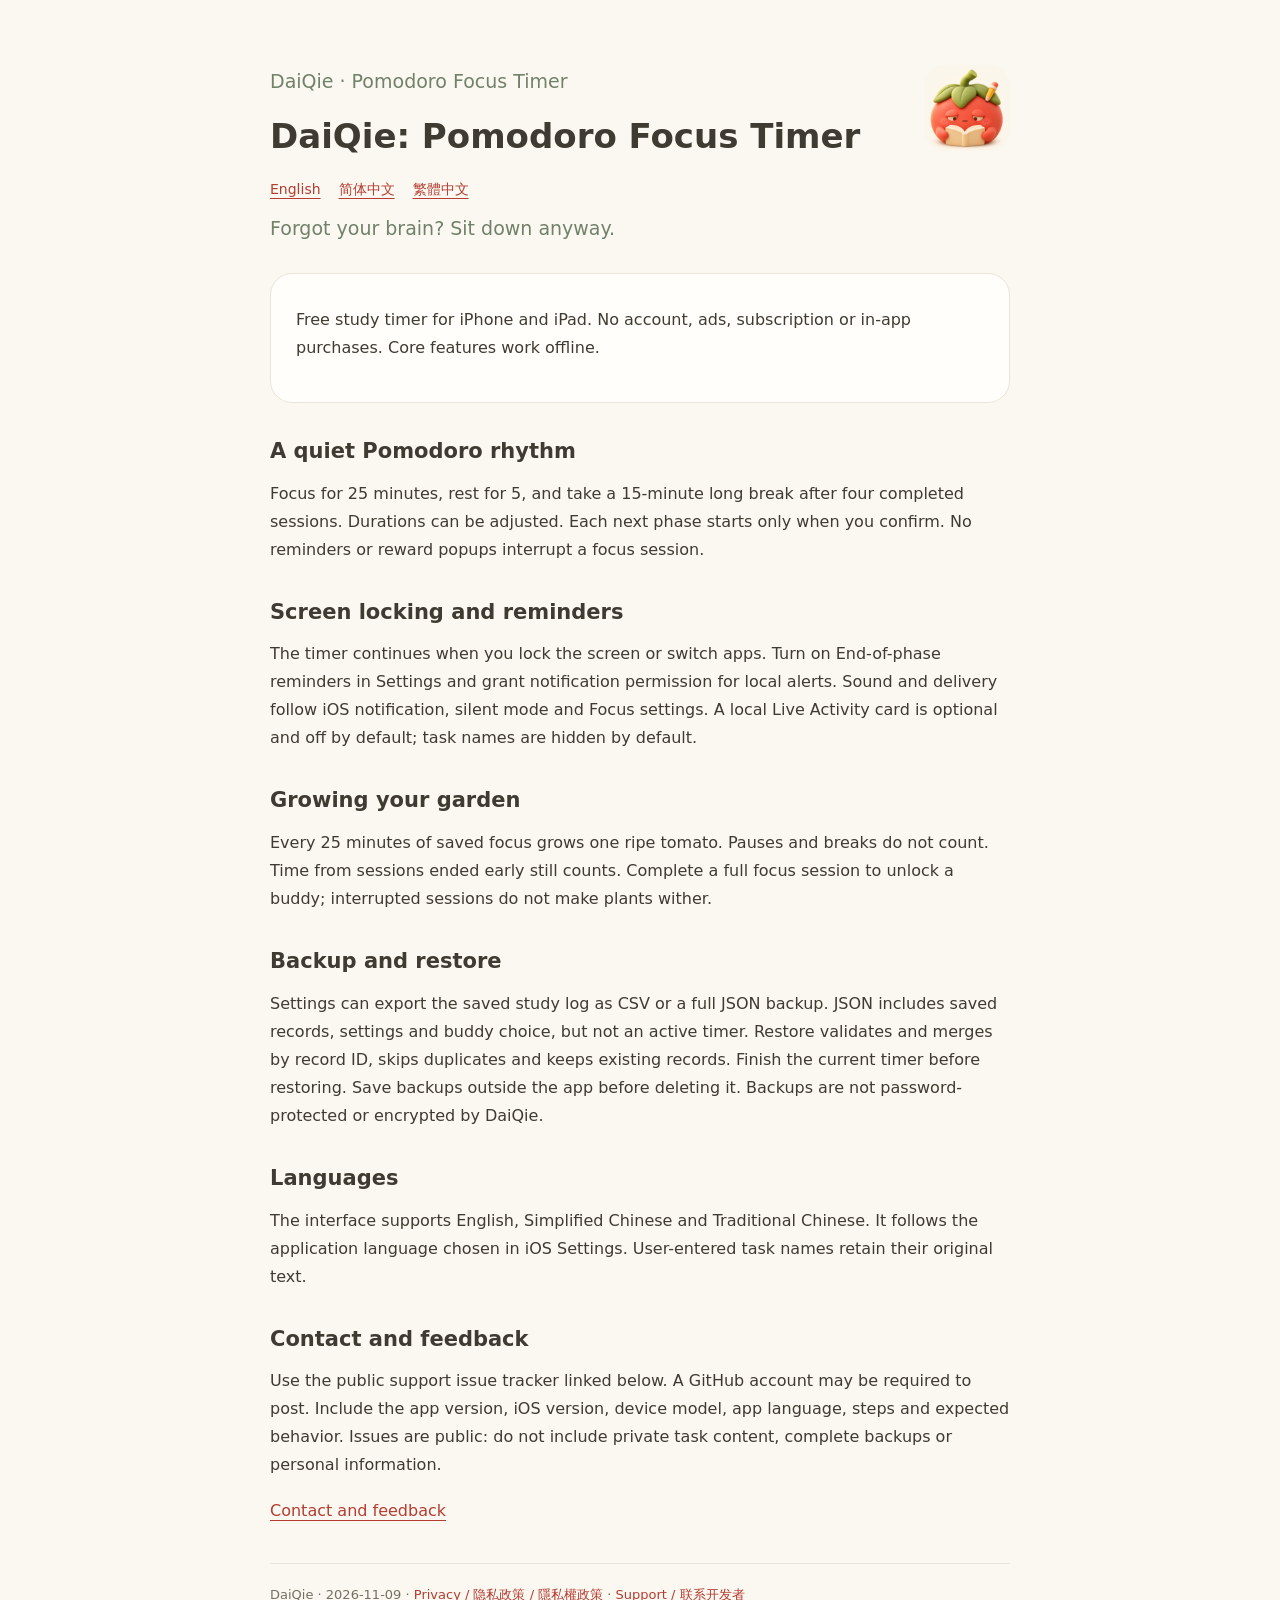
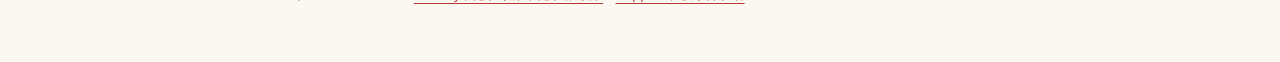
==== index.html @ 6f5a4cba "Add DaiQie Pomodoro support and privacy pages in three languages" ====
<!doctype html>
<html lang="en"><head><meta charset="utf-8"><meta name="viewport" content="width=device-width,initial-scale=1"><meta name="description" content="DaiQie Pomodoro study timer: support and privacy"><title>DaiQie: Pomodoro Focus Timer</title><link rel="stylesheet" href="style.css"></head><body><main><header><img src="app-icon.png" alt="DaiQie"><p class="intro">DaiQie · Pomodoro Focus Timer</p><h1>DaiQie: Pomodoro Focus Timer</h1><nav><a href="index.html">English</a><a href="support-zh-Hans.html">简体中文</a><a href="support-zh-Hant.html">繁體中文</a></nav></header><p class="intro">Forgot your brain? Sit down anyway.</p><div class="card"><p>Free study timer for iPhone and iPad. No account, ads, subscription or in-app purchases. Core features work offline.</p></div><h2>A quiet Pomodoro rhythm</h2><p>Focus for 25 minutes, rest for 5, and take a 15-minute long break after four completed sessions. Durations can be adjusted. Each next phase starts only when you confirm. No reminders or reward popups interrupt a focus session.</p><h2>Screen locking and reminders</h2><p>The timer continues when you lock the screen or switch apps. Turn on End-of-phase reminders in Settings and grant notification permission for local alerts. Sound and delivery follow iOS notification, silent mode and Focus settings. A local Live Activity card is optional and off by default; task names are hidden by default.</p><h2>Growing your garden</h2><p>Every 25 minutes of saved focus grows one ripe tomato. Pauses and breaks do not count. Time from sessions ended early still counts. Complete a full focus session to unlock a buddy; interrupted sessions do not make plants wither.</p><h2>Backup and restore</h2><p>Settings can export the saved study log as CSV or a full JSON backup. JSON includes saved records, settings and buddy choice, but not an active timer. Restore validates and merges by record ID, skips duplicates and keeps existing records. Finish the current timer before restoring. Save backups outside the app before deleting it. Backups are not password-protected or encrypted by DaiQie.</p><h2>Languages</h2><p>The interface supports English, Simplified Chinese and Traditional Chinese. It follows the application language chosen in iOS Settings. User-entered task names retain their original text.</p><h2>Contact and feedback</h2><p>Use the public support issue tracker linked below. A GitHub account may be required to post. Include the app version, iOS version, device model, app language, steps and expected behavior. Issues are public: do not include private task content, complete backups or personal information.</p><p><a href="https://github.com/wanwanyahoo/daiqie-support/issues">Contact and feedback</a></p><footer>DaiQie · 2026-11-09 · <a href="privacy.html">Privacy / 隐私政策 / 隱私權政策</a> · <a href="https://github.com/wanwanyahoo/daiqie-support/issues">Support / 联系开发者</a></footer></main></body></html>
---- style.css ----
*{box-sizing:border-box}body{margin:0;background:#faf8f1;color:#403b32;font:16px/1.75 system-ui,-apple-system,sans-serif}main{max-width:790px;margin:auto;padding:55px 25px}header img{width:86px;border-radius:21px;float:right}h1{font-size:34px;line-height:1.2;margin:14px 0 20px}h2{font-size:21px;margin:30px 0 8px}nav{display:flex;flex-wrap:wrap;gap:18px;font-size:14px}a{color:#b43c30;text-underline-offset:4px}p{margin:10px 0 18px}.intro{font-size:19px;color:#72816a}.card{padding:22px 25px;background:#fffefa;border:1px solid #e9e5da;border-radius:22px;margin:28px 0}footer{border-top:1px solid #e9e5da;margin-top:38px;padding-top:20px;font-size:13px;color:#766f63}li{margin:8px 0}code{background:#f7eae0;padding:2px 5px;border-radius:4px}@media(max-width:480px){main{padding-top:30px}h1{font-size:28px}header img{width:65px}}
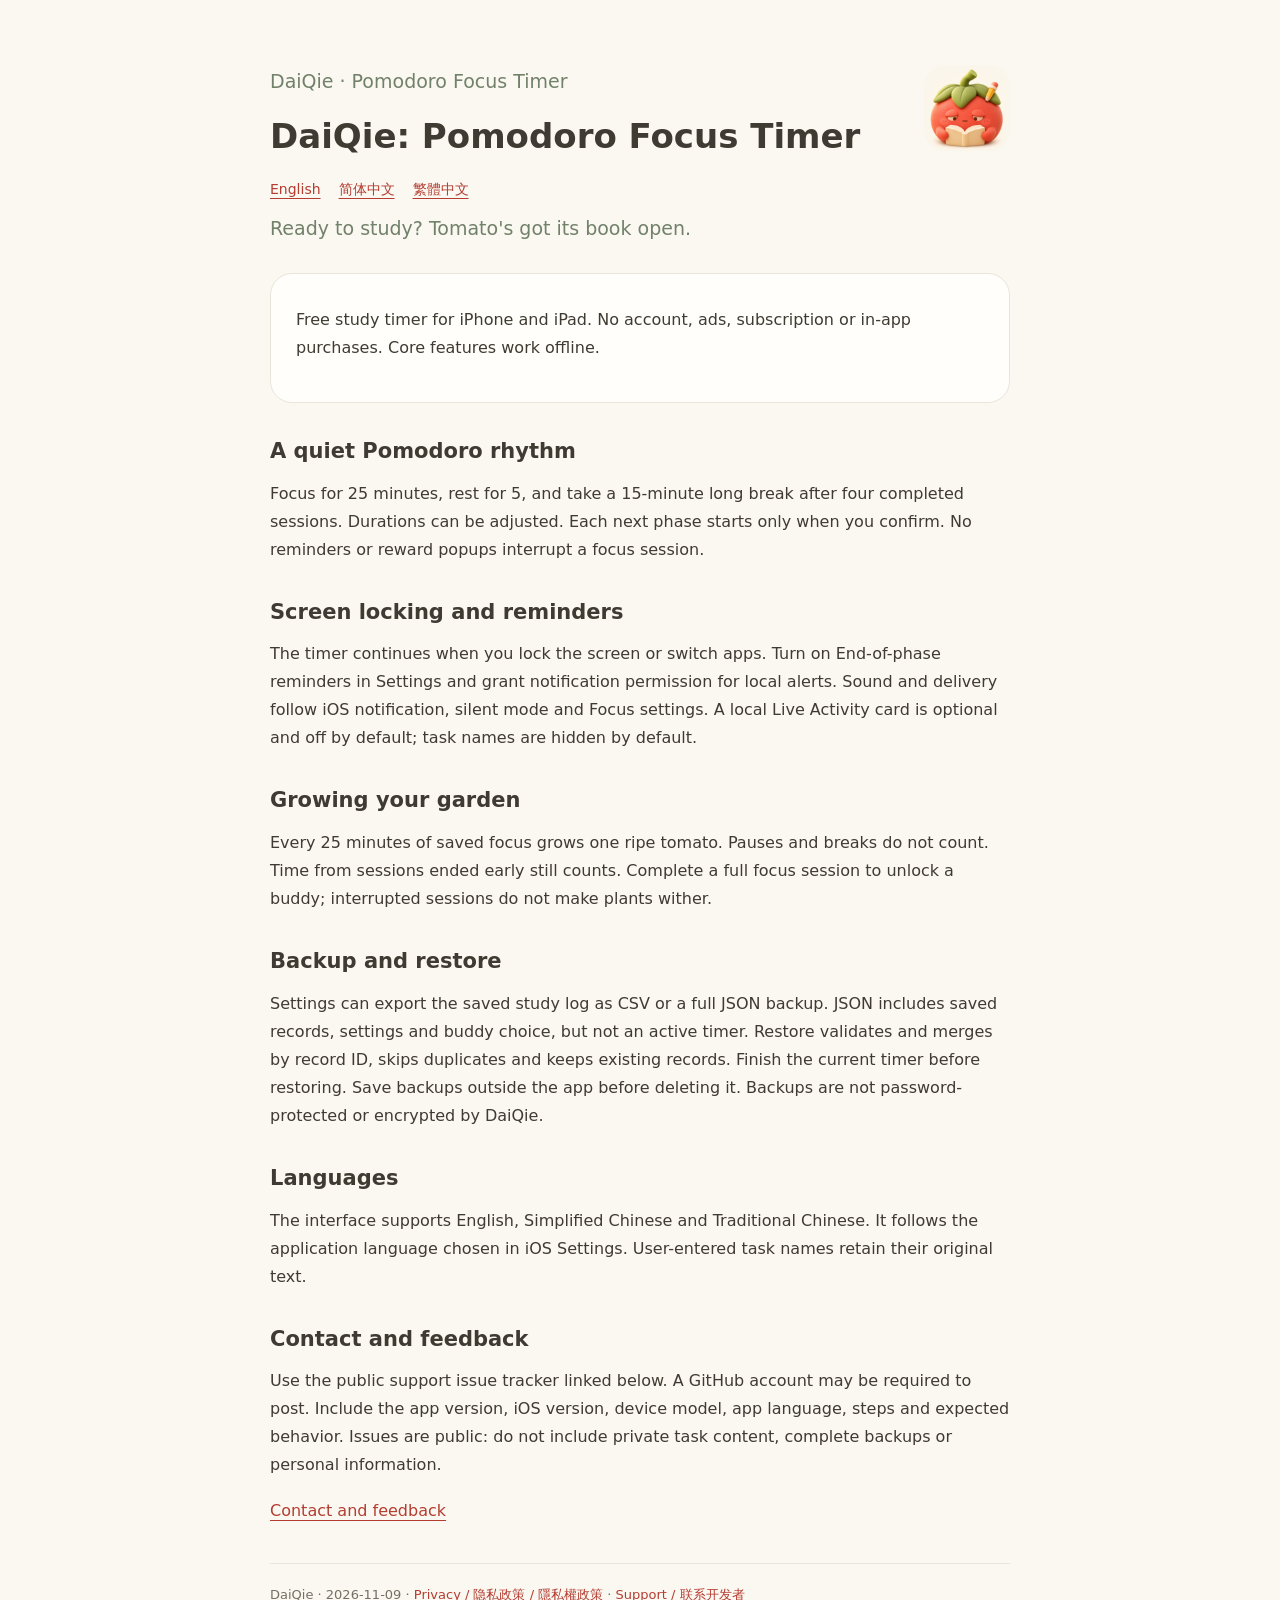
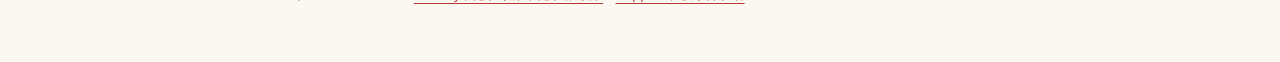
==== commit 95270db5: "Use a welcoming study tagline" ====
--- a/index.html
+++ b/index.html
@@ -1,2 +1,2 @@
 <!doctype html>
-<html lang="en"><head><meta charset="utf-8"><meta name="viewport" content="width=device-width,initial-scale=1"><meta name="description" content="DaiQie Pomodoro study timer: support and privacy"><title>DaiQie: Pomodoro Focus Timer</title><link rel="stylesheet" href="style.css"></head><body><main><header><img src="app-icon.png" alt="DaiQie"><p class="intro">DaiQie · Pomodoro Focus Timer</p><h1>DaiQie: Pomodoro Focus Timer</h1><nav><a href="index.html">English</a><a href="support-zh-Hans.html">简体中文</a><a href="support-zh-Hant.html">繁體中文</a></nav></header><p class="intro">Forgot your brain? Sit down anyway.</p><div class="card"><p>Free study timer for iPhone and iPad. No account, ads, subscription or in-app purchases. Core features work offline.</p></div><h2>A quiet Pomodoro rhythm</h2><p>Focus for 25 minutes, rest for 5, and take a 15-minute long break after four completed sessions. Durations can be adjusted. Each next phase starts only when you confirm. No reminders or reward popups interrupt a focus session.</p><h2>Screen locking and reminders</h2><p>The timer continues when you lock the screen or switch apps. Turn on End-of-phase reminders in Settings and grant notification permission for local alerts. Sound and delivery follow iOS notification, silent mode and Focus settings. A local Live Activity card is optional and off by default; task names are hidden by default.</p><h2>Growing your garden</h2><p>Every 25 minutes of saved focus grows one ripe tomato. Pauses and breaks do not count. Time from sessions ended early still counts. Complete a full focus session to unlock a buddy; interrupted sessions do not make plants wither.</p><h2>Backup and restore</h2><p>Settings can export the saved study log as CSV or a full JSON backup. JSON includes saved records, settings and buddy choice, but not an active timer. Restore validates and merges by record ID, skips duplicates and keeps existing records. Finish the current timer before restoring. Save backups outside the app before deleting it. Backups are not password-protected or encrypted by DaiQie.</p><h2>Languages</h2><p>The interface supports English, Simplified Chinese and Traditional Chinese. It follows the application language chosen in iOS Settings. User-entered task names retain their original text.</p><h2>Contact and feedback</h2><p>Use the public support issue tracker linked below. A GitHub account may be required to post. Include the app version, iOS version, device model, app language, steps and expected behavior. Issues are public: do not include private task content, complete backups or personal information.</p><p><a href="https://github.com/wanwanyahoo/daiqie-support/issues">Contact and feedback</a></p><footer>DaiQie · 2026-11-09 · <a href="privacy.html">Privacy / 隐私政策 / 隱私權政策</a> · <a href="https://github.com/wanwanyahoo/daiqie-support/issues">Support / 联系开发者</a></footer></main></body></html>
+<html lang="en"><head><meta charset="utf-8"><meta name="viewport" content="width=device-width,initial-scale=1"><meta name="description" content="DaiQie Pomodoro study timer: support and privacy"><title>DaiQie: Pomodoro Focus Timer</title><link rel="stylesheet" href="style.css"></head><body><main><header><img src="app-icon.png" alt="DaiQie"><p class="intro">DaiQie · Pomodoro Focus Timer</p><h1>DaiQie: Pomodoro Focus Timer</h1><nav><a href="index.html">English</a><a href="support-zh-Hans.html">简体中文</a><a href="support-zh-Hant.html">繁體中文</a></nav></header><p class="intro">Ready to study? Tomato&#x27;s got its book open.</p><div class="card"><p>Free study timer for iPhone and iPad. No account, ads, subscription or in-app purchases. Core features work offline.</p></div><h2>A quiet Pomodoro rhythm</h2><p>Focus for 25 minutes, rest for 5, and take a 15-minute long break after four completed sessions. Durations can be adjusted. Each next phase starts only when you confirm. No reminders or reward popups interrupt a focus session.</p><h2>Screen locking and reminders</h2><p>The timer continues when you lock the screen or switch apps. Turn on End-of-phase reminders in Settings and grant notification permission for local alerts. Sound and delivery follow iOS notification, silent mode and Focus settings. A local Live Activity card is optional and off by default; task names are hidden by default.</p><h2>Growing your garden</h2><p>Every 25 minutes of saved focus grows one ripe tomato. Pauses and breaks do not count. Time from sessions ended early still counts. Complete a full focus session to unlock a buddy; interrupted sessions do not make plants wither.</p><h2>Backup and restore</h2><p>Settings can export the saved study log as CSV or a full JSON backup. JSON includes saved records, settings and buddy choice, but not an active timer. Restore validates and merges by record ID, skips duplicates and keeps existing records. Finish the current timer before restoring. Save backups outside the app before deleting it. Backups are not password-protected or encrypted by DaiQie.</p><h2>Languages</h2><p>The interface supports English, Simplified Chinese and Traditional Chinese. It follows the application language chosen in iOS Settings. User-entered task names retain their original text.</p><h2>Contact and feedback</h2><p>Use the public support issue tracker linked below. A GitHub account may be required to post. Include the app version, iOS version, device model, app language, steps and expected behavior. Issues are public: do not include private task content, complete backups or personal information.</p><p><a href="https://github.com/wanwanyahoo/daiqie-support/issues">Contact and feedback</a></p><footer>DaiQie · 2026-11-09 · <a href="privacy.html">Privacy / 隐私政策 / 隱私權政策</a> · <a href="https://github.com/wanwanyahoo/daiqie-support/issues">Support / 联系开发者</a></footer></main></body></html>
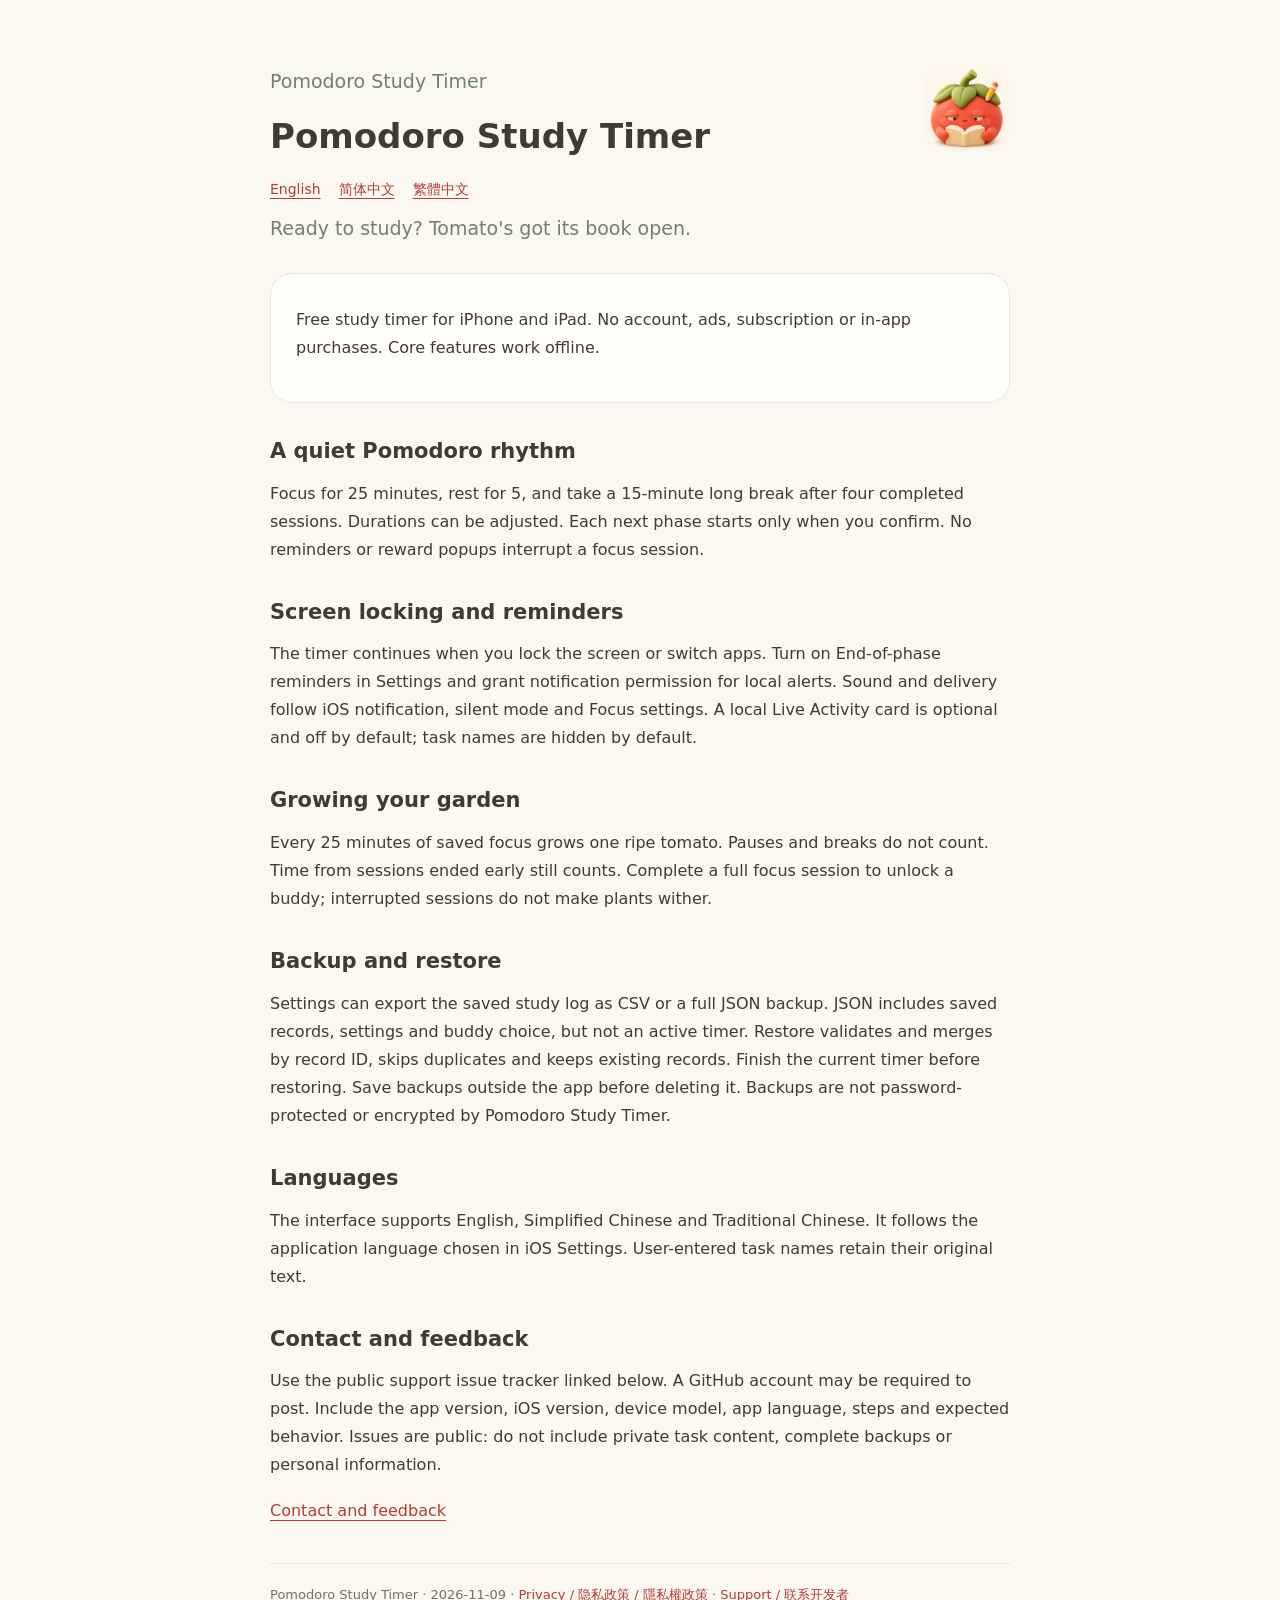
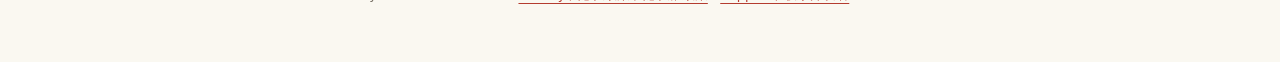
==== commit 9fd657f0: "Update Pomodoro Study Timer support branding" ====
--- a/index.html
+++ b/index.html
@@ -1,2 +1,2 @@
 <!doctype html>
-<html lang="en"><head><meta charset="utf-8"><meta name="viewport" content="width=device-width,initial-scale=1"><meta name="description" content="DaiQie Pomodoro study timer: support and privacy"><title>DaiQie: Pomodoro Focus Timer</title><link rel="stylesheet" href="style.css"></head><body><main><header><img src="app-icon.png" alt="DaiQie"><p class="intro">DaiQie · Pomodoro Focus Timer</p><h1>DaiQie: Pomodoro Focus Timer</h1><nav><a href="index.html">English</a><a href="support-zh-Hans.html">简体中文</a><a href="support-zh-Hant.html">繁體中文</a></nav></header><p class="intro">Ready to study? Tomato&#x27;s got its book open.</p><div class="card"><p>Free study timer for iPhone and iPad. No account, ads, subscription or in-app purchases. Core features work offline.</p></div><h2>A quiet Pomodoro rhythm</h2><p>Focus for 25 minutes, rest for 5, and take a 15-minute long break after four completed sessions. Durations can be adjusted. Each next phase starts only when you confirm. No reminders or reward popups interrupt a focus session.</p><h2>Screen locking and reminders</h2><p>The timer continues when you lock the screen or switch apps. Turn on End-of-phase reminders in Settings and grant notification permission for local alerts. Sound and delivery follow iOS notification, silent mode and Focus settings. A local Live Activity card is optional and off by default; task names are hidden by default.</p><h2>Growing your garden</h2><p>Every 25 minutes of saved focus grows one ripe tomato. Pauses and breaks do not count. Time from sessions ended early still counts. Complete a full focus session to unlock a buddy; interrupted sessions do not make plants wither.</p><h2>Backup and restore</h2><p>Settings can export the saved study log as CSV or a full JSON backup. JSON includes saved records, settings and buddy choice, but not an active timer. Restore validates and merges by record ID, skips duplicates and keeps existing records. Finish the current timer before restoring. Save backups outside the app before deleting it. Backups are not password-protected or encrypted by DaiQie.</p><h2>Languages</h2><p>The interface supports English, Simplified Chinese and Traditional Chinese. It follows the application language chosen in iOS Settings. User-entered task names retain their original text.</p><h2>Contact and feedback</h2><p>Use the public support issue tracker linked below. A GitHub account may be required to post. Include the app version, iOS version, device model, app language, steps and expected behavior. Issues are public: do not include private task content, complete backups or personal information.</p><p><a href="https://github.com/wanwanyahoo/daiqie-support/issues">Contact and feedback</a></p><footer>DaiQie · 2026-11-09 · <a href="privacy.html">Privacy / 隐私政策 / 隱私權政策</a> · <a href="https://github.com/wanwanyahoo/daiqie-support/issues">Support / 联系开发者</a></footer></main></body></html>
+<html lang="en"><head><meta charset="utf-8"><meta name="viewport" content="width=device-width,initial-scale=1"><meta name="description" content="Pomodoro Study Timer: support and privacy"><title>Pomodoro Study Timer</title><link rel="stylesheet" href="style.css"></head><body><main><header><img src="app-icon.png" alt="Pomodoro Study Timer"><p class="intro">Pomodoro Study Timer</p><h1>Pomodoro Study Timer</h1><nav><a href="index.html">English</a><a href="support-zh-Hans.html">简体中文</a><a href="support-zh-Hant.html">繁體中文</a></nav></header><p class="intro">Ready to study? Tomato's got its book open.</p><div class="card"><p>Free study timer for iPhone and iPad. No account, ads, subscription or in-app purchases. Core features work offline.</p></div><h2>A quiet Pomodoro rhythm</h2><p>Focus for 25 minutes, rest for 5, and take a 15-minute long break after four completed sessions. Durations can be adjusted. Each next phase starts only when you confirm. No reminders or reward popups interrupt a focus session.</p><h2>Screen locking and reminders</h2><p>The timer continues when you lock the screen or switch apps. Turn on End-of-phase reminders in Settings and grant notification permission for local alerts. Sound and delivery follow iOS notification, silent mode and Focus settings. A local Live Activity card is optional and off by default; task names are hidden by default.</p><h2>Growing your garden</h2><p>Every 25 minutes of saved focus grows one ripe tomato. Pauses and breaks do not count. Time from sessions ended early still counts. Complete a full focus session to unlock a buddy; interrupted sessions do not make plants wither.</p><h2>Backup and restore</h2><p>Settings can export the saved study log as CSV or a full JSON backup. JSON includes saved records, settings and buddy choice, but not an active timer. Restore validates and merges by record ID, skips duplicates and keeps existing records. Finish the current timer before restoring. Save backups outside the app before deleting it. Backups are not password-protected or encrypted by Pomodoro Study Timer.</p><h2>Languages</h2><p>The interface supports English, Simplified Chinese and Traditional Chinese. It follows the application language chosen in iOS Settings. User-entered task names retain their original text.</p><h2>Contact and feedback</h2><p>Use the public support issue tracker linked below. A GitHub account may be required to post. Include the app version, iOS version, device model, app language, steps and expected behavior. Issues are public: do not include private task content, complete backups or personal information.</p><p><a href="https://github.com/wanwanyahoo/daiqie-support/issues">Contact and feedback</a></p><footer>Pomodoro Study Timer · 2026-11-09 · <a href="privacy.html">Privacy / 隐私政策 / 隱私權政策</a> · <a href="https://github.com/wanwanyahoo/daiqie-support/issues">Support / 联系开发者</a></footer></main></body></html>
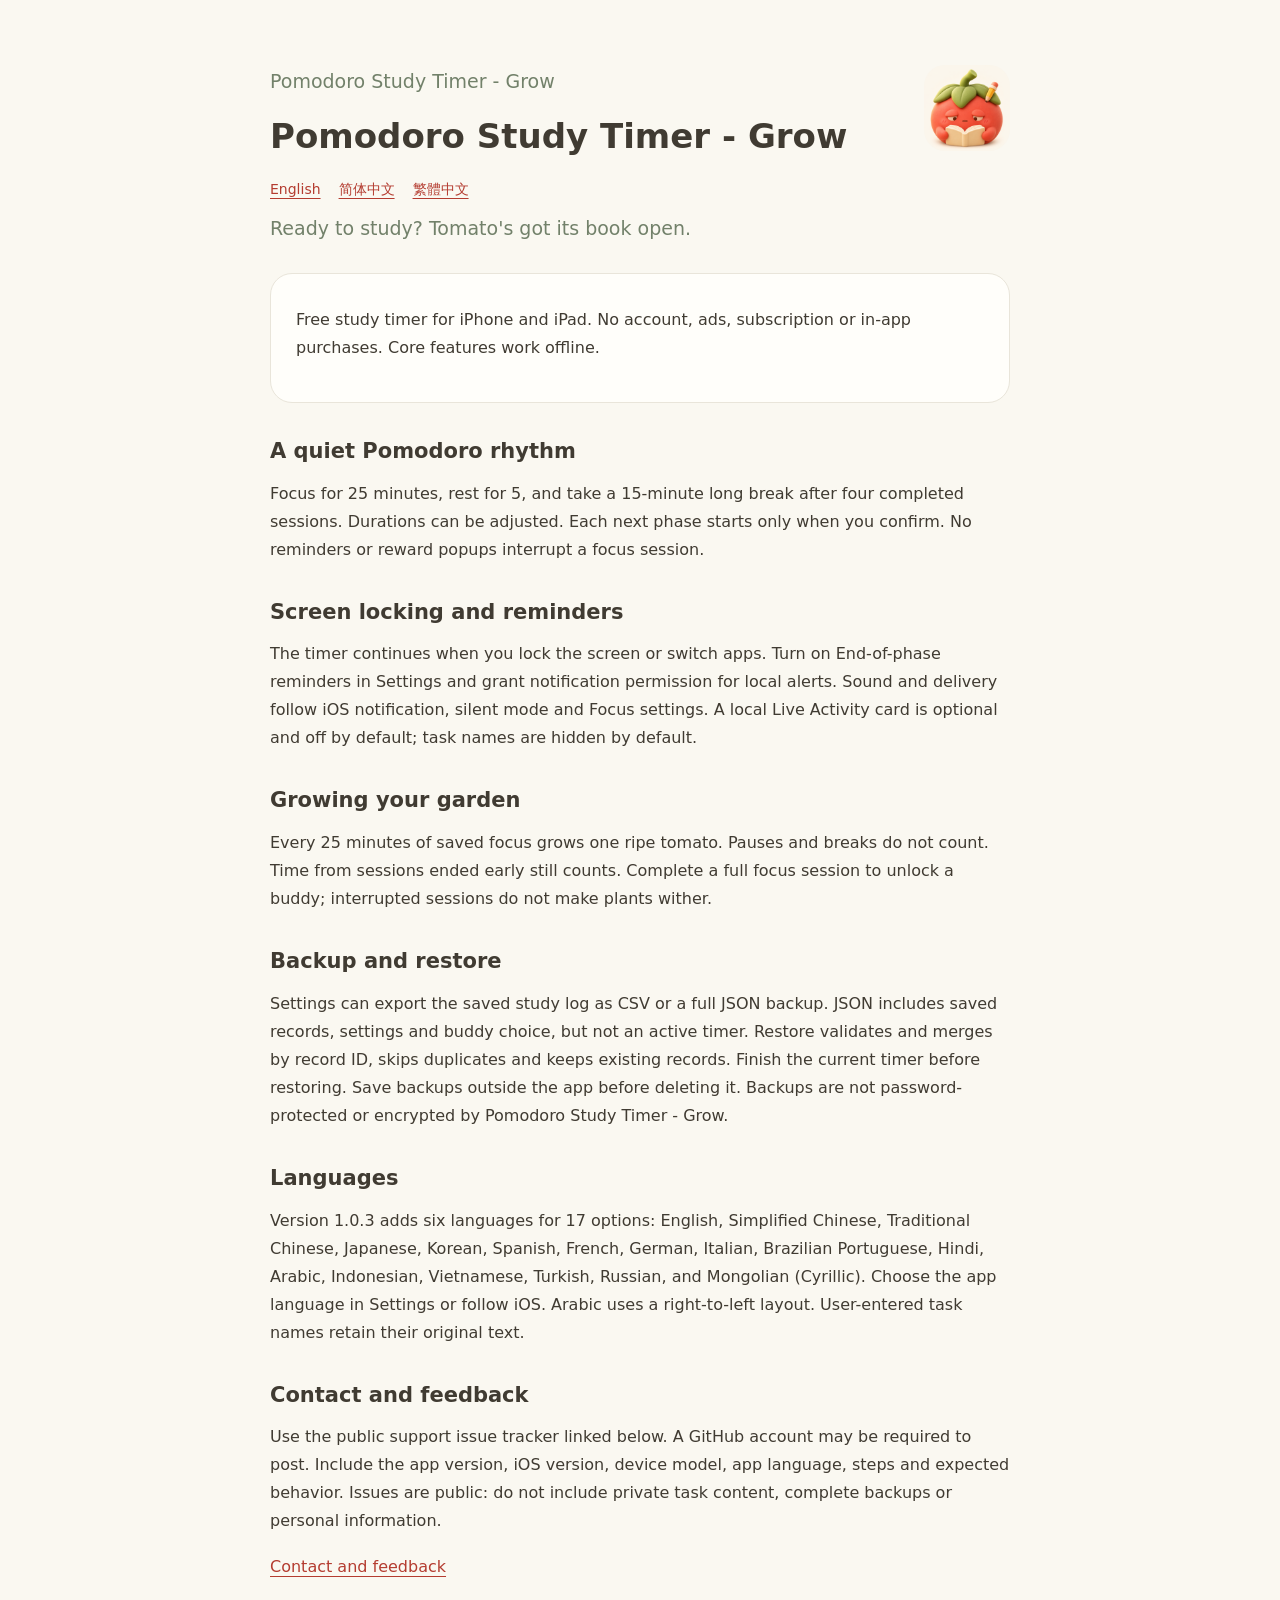
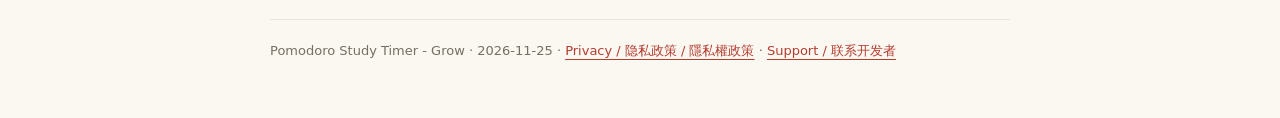
==== commit 1af9c2c2: "Document 17 app languages and in-app language selection" ====
--- a/index.html
+++ b/index.html
@@ -1,2 +1,2 @@
 <!doctype html>
-<html lang="en"><head><meta charset="utf-8"><meta name="viewport" content="width=device-width,initial-scale=1"><meta name="description" content="Pomodoro Study Timer: support and privacy"><title>Pomodoro Study Timer</title><link rel="stylesheet" href="style.css"></head><body><main><header><img src="app-icon.png" alt="Pomodoro Study Timer"><p class="intro">Pomodoro Study Timer</p><h1>Pomodoro Study Timer</h1><nav><a href="index.html">English</a><a href="support-zh-Hans.html">简体中文</a><a href="support-zh-Hant.html">繁體中文</a></nav></header><p class="intro">Ready to study? Tomato's got its book open.</p><div class="card"><p>Free study timer for iPhone and iPad. No account, ads, subscription or in-app purchases. Core features work offline.</p></div><h2>A quiet Pomodoro rhythm</h2><p>Focus for 25 minutes, rest for 5, and take a 15-minute long break after four completed sessions. Durations can be adjusted. Each next phase starts only when you confirm. No reminders or reward popups interrupt a focus session.</p><h2>Screen locking and reminders</h2><p>The timer continues when you lock the screen or switch apps. Turn on End-of-phase reminders in Settings and grant notification permission for local alerts. Sound and delivery follow iOS notification, silent mode and Focus settings. A local Live Activity card is optional and off by default; task names are hidden by default.</p><h2>Growing your garden</h2><p>Every 25 minutes of saved focus grows one ripe tomato. Pauses and breaks do not count. Time from sessions ended early still counts. Complete a full focus session to unlock a buddy; interrupted sessions do not make plants wither.</p><h2>Backup and restore</h2><p>Settings can export the saved study log as CSV or a full JSON backup. JSON includes saved records, settings and buddy choice, but not an active timer. Restore validates and merges by record ID, skips duplicates and keeps existing records. Finish the current timer before restoring. Save backups outside the app before deleting it. Backups are not password-protected or encrypted by Pomodoro Study Timer.</p><h2>Languages</h2><p>The interface supports English, Simplified Chinese and Traditional Chinese. It follows the application language chosen in iOS Settings. User-entered task names retain their original text.</p><h2>Contact and feedback</h2><p>Use the public support issue tracker linked below. A GitHub account may be required to post. Include the app version, iOS version, device model, app language, steps and expected behavior. Issues are public: do not include private task content, complete backups or personal information.</p><p><a href="https://github.com/wanwanyahoo/daiqie-support/issues">Contact and feedback</a></p><footer>Pomodoro Study Timer · 2026-11-09 · <a href="privacy.html">Privacy / 隐私政策 / 隱私權政策</a> · <a href="https://github.com/wanwanyahoo/daiqie-support/issues">Support / 联系开发者</a></footer></main></body></html>
+<html lang="en"><head><meta charset="utf-8"><meta name="viewport" content="width=device-width,initial-scale=1"><meta name="description" content="Pomodoro Study Timer - Grow: support and privacy"><title>Pomodoro Study Timer - Grow</title><link rel="stylesheet" href="style.css"></head><body><main><header><img src="app-icon.png" alt="Pomodoro Study Timer - Grow"><p class="intro">Pomodoro Study Timer - Grow</p><h1>Pomodoro Study Timer - Grow</h1><nav><a href="index.html">English</a><a href="support-zh-Hans.html">简体中文</a><a href="support-zh-Hant.html">繁體中文</a></nav></header><p class="intro">Ready to study? Tomato's got its book open.</p><div class="card"><p>Free study timer for iPhone and iPad. No account, ads, subscription or in-app purchases. Core features work offline.</p></div><h2>A quiet Pomodoro rhythm</h2><p>Focus for 25 minutes, rest for 5, and take a 15-minute long break after four completed sessions. Durations can be adjusted. Each next phase starts only when you confirm. No reminders or reward popups interrupt a focus session.</p><h2>Screen locking and reminders</h2><p>The timer continues when you lock the screen or switch apps. Turn on End-of-phase reminders in Settings and grant notification permission for local alerts. Sound and delivery follow iOS notification, silent mode and Focus settings. A local Live Activity card is optional and off by default; task names are hidden by default.</p><h2>Growing your garden</h2><p>Every 25 minutes of saved focus grows one ripe tomato. Pauses and breaks do not count. Time from sessions ended early still counts. Complete a full focus session to unlock a buddy; interrupted sessions do not make plants wither.</p><h2>Backup and restore</h2><p>Settings can export the saved study log as CSV or a full JSON backup. JSON includes saved records, settings and buddy choice, but not an active timer. Restore validates and merges by record ID, skips duplicates and keeps existing records. Finish the current timer before restoring. Save backups outside the app before deleting it. Backups are not password-protected or encrypted by Pomodoro Study Timer - Grow.</p><h2>Languages</h2><p>Version 1.0.3 adds six languages for 17 options: English, Simplified Chinese, Traditional Chinese, Japanese, Korean, Spanish, French, German, Italian, Brazilian Portuguese, Hindi, Arabic, Indonesian, Vietnamese, Turkish, Russian, and Mongolian (Cyrillic). Choose the app language in Settings or follow iOS. Arabic uses a right-to-left layout. User-entered task names retain their original text.</p><h2>Contact and feedback</h2><p>Use the public support issue tracker linked below. A GitHub account may be required to post. Include the app version, iOS version, device model, app language, steps and expected behavior. Issues are public: do not include private task content, complete backups or personal information.</p><p><a href="https://github.com/wanwanyahoo/daiqie-support/issues">Contact and feedback</a></p><footer>Pomodoro Study Timer - Grow · 2026-11-25 · <a href="privacy.html">Privacy / 隐私政策 / 隱私權政策</a> · <a href="https://github.com/wanwanyahoo/daiqie-support/issues">Support / 联系开发者</a></footer></main></body></html>
